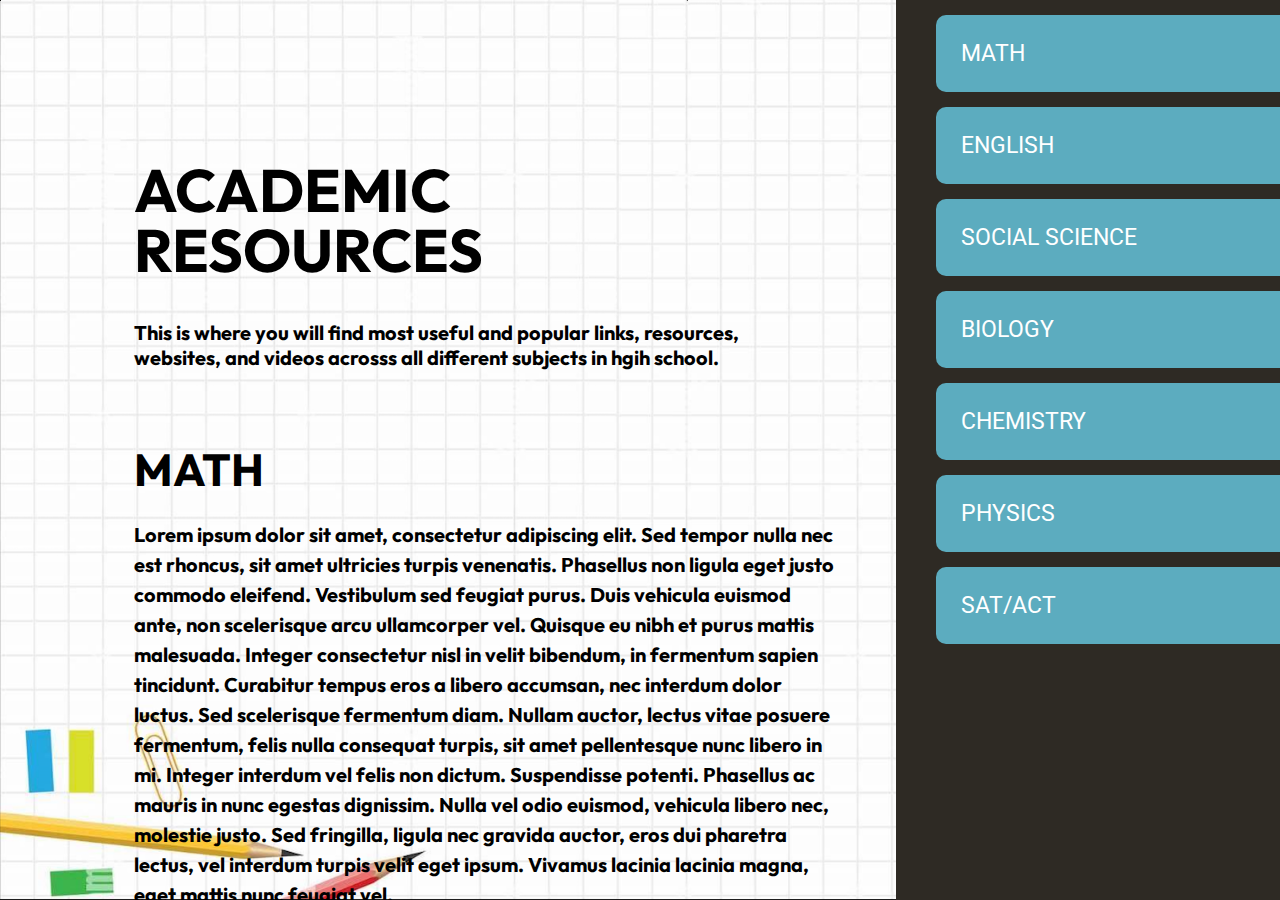
==== academics.html @ e2f210d6 "hi" ====
<!DOCTYPE html>
<html>
<head>
    <meta charset="UTF-8">
    <meta name="viewport" content="width=device-width, initial-scale=1.0">
    <title>SSS | ACADEMICS</title>
    <link rel="preconnect" href="https://fonts.googleapis.com">
    <link rel="preconnect" href="https://fonts.gstatic.com" crossorigin>
    <link href="https://fonts.googleapis.com/css2?family=Outfit:wght@700&display=swap" rel="stylesheet">
    <link rel= "stylesheet" href= "https://maxst.icons8.com/vue-static/landings/line-awesome/font-awesome-line-awesome/css/all.min.css" >
    <link rel= "stylesheet" href= "https://maxst.icons8.com/vue-static/landings/line-awesome/line-awesome/1.3.0/css/line-awesome.min.css" >    

    <link rel="stylesheet" href="style.css">
</head>


<body>
    <section>
        <div class="container">
            <div class="left">
                <a class="homeBtn" href="index.html"><i class="las la-globe-americas"></i></a>
                <h1 class="title">ACADEMIC RESOURCES</h1>
                <h2 class = "subtitle"> This is where you will find most useful and popular links,
                    resources, websites, and videos acrosss all different subjects in hgih school.
                </h2>
                <div class="aca">
                    <h1 class="math">MATH</h1>
                    <h2>Lorem ipsum dolor sit amet, consectetur adipiscing elit. Sed tempor nulla nec est rhoncus, sit amet ultricies turpis venenatis. Phasellus non ligula eget justo commodo eleifend. Vestibulum sed feugiat purus. Duis vehicula euismod ante, non scelerisque arcu ullamcorper vel. Quisque eu nibh et purus mattis malesuada. Integer consectetur nisl in velit bibendum, in fermentum sapien tincidunt. Curabitur tempus eros a libero accumsan, nec interdum dolor luctus. Sed scelerisque fermentum diam. Nullam auctor, lectus vitae posuere fermentum, felis nulla consequat turpis, sit amet pellentesque nunc libero in mi. Integer interdum vel felis non dictum. Suspendisse potenti. Phasellus ac mauris in nunc egestas dignissim. Nulla vel odio euismod, vehicula libero nec, molestie justo. Sed fringilla, ligula nec gravida auctor, eros dui pharetra lectus, vel interdum turpis velit eget ipsum. Vivamus lacinia lacinia magna, eget mattis nunc feugiat vel.
                    </h2>
    
                    <h1 class="english">ENGLISH</h1>
                    <h2>
                        Lorem ipsum dolor sit amet, consectetur adipiscing elit. Sed tempor nulla nec est rhoncus, sit amet ultricies turpis venenatis. Phasellus non ligula eget justo commodo eleifend. Vestibulum sed feugiat purus. Duis vehicula euismod ante, non scelerisque arcu ullamcorper vel. Quisque eu nibh et purus mattis malesuada. Integer consectetur nisl in velit bibendum, in fermentum sapien tincidunt. Curabitur tempus eros a libero accumsan, nec interdum dolor luctus. Sed scelerisque fermentum diam. Nullam auctor, lectus vitae posuere fermentum, felis nulla consequat turpis, sit amet pellentesque nunc libero in mi. Integer interdum vel felis non dictum. Suspendisse potenti. Phasellus ac mauris in nunc egestas dignissim. Nulla vel odio euismod, vehicula libero nec, molestie justo. Sed fringilla, ligula nec gravida auctor, eros dui pharetra lectus, vel interdum turpis velit eget ipsum. Vivamus lacinia lacinia magna, eget mattis nunc feugiat vel.
                    </h2>
                    
                    <h1 class="social">SOCIAL SCIENCE</h1>
                    <h2>Lorem ipsum dolor sit amet, consectetur adipiscing elit. Sed tempor nulla nec est rhoncus, sit amet ultricies turpis venenatis. Phasellus non ligula eget justo commodo eleifend. Vestibulum sed feugiat purus. Duis vehicula euismod ante, non scelerisque arcu ullamcorper vel. Quisque eu nibh et purus mattis malesuada. Integer consectetur nisl in velit bibendum, in fermentum sapien tincidunt. Curabitur tempus eros a libero accumsan, nec interdum dolor luctus. Sed scelerisque fermentum diam. Nullam auctor, lectus vitae posuere fermentum, felis nulla consequat turpis, sit amet pellentesque nunc libero in mi. Integer interdum vel felis non dictum. Suspendisse potenti. Phasellus ac mauris in nunc egestas dignissim. Nulla vel odio euismod, vehicula libero nec, molestie justo. Sed fringilla, ligula nec gravida auctor, eros dui pharetra lectus, vel interdum turpis velit eget ipsum. Vivamus lacinia lacinia magna, eget mattis nunc feugiat vel.
                    </h2>
                    
                    <h1 class="bio">BIOLOGY</h1>
                    <h2>Lorem ipsum dolor sit amet, consectetur adipiscing elit. Sed tempor nulla nec est rhoncus, sit amet ultricies turpis venenatis. Phasellus non ligula eget justo commodo eleifend. Vestibulum sed feugiat purus. Duis vehicula euismod ante, non scelerisque arcu ullamcorper vel. Quisque eu nibh et purus mattis malesuada. Integer consectetur nisl in velit bibendum, in fermentum sapien tincidunt. Curabitur tempus eros a libero accumsan, nec interdum dolor luctus. Sed scelerisque fermentum diam. Nullam auctor, lectus vitae posuere fermentum, felis nulla consequat turpis, sit amet pellentesque nunc libero in mi. Integer interdum vel felis non dictum. Suspendisse potenti. Phasellus ac mauris in nunc egestas dignissim. Nulla vel odio euismod, vehicula libero nec, molestie justo. Sed fringilla, ligula nec gravida auctor, eros dui pharetra lectus, vel interdum turpis velit eget ipsum. Vivamus lacinia lacinia magna, eget mattis nunc feugiat vel.
                    </h2>
                    
                    <h1 class="chem">CHEMISTRY</h1>
                    <h2>Lorem ipsum dolor sit amet, consectetur adipiscing elit. Sed tempor nulla nec est rhoncus, sit amet ultricies turpis venenatis. Phasellus non ligula eget justo commodo eleifend. Vestibulum sed feugiat purus. Duis vehicula euismod ante, non scelerisque arcu ullamcorper vel. Quisque eu nibh et purus mattis malesuada. Integer consectetur nisl in velit bibendum, in fermentum sapien tincidunt. Curabitur tempus eros a libero accumsan, nec interdum dolor luctus. Sed scelerisque fermentum diam. Nullam auctor, lectus vitae posuere fermentum, felis nulla consequat turpis, sit amet pellentesque nunc libero in mi. Integer interdum vel felis non dictum. Suspendisse potenti. Phasellus ac mauris in nunc egestas dignissim. Nulla vel odio euismod, vehicula libero nec, molestie justo. Sed fringilla, ligula nec gravida auctor, eros dui pharetra lectus, vel interdum turpis velit eget ipsum. Vivamus lacinia lacinia magna, eget mattis nunc feugiat vel.
                    </h2>
                    
                    <h1 class="physics">PHYSICS</h1>
                    <h2>Lorem ipsum dolor sit amet, consectetur adipiscing elit. Sed tempor nulla nec est rhoncus, sit amet ultricies turpis venenatis. Phasellus non ligula eget justo commodo eleifend. Vestibulum sed feugiat purus. Duis vehicula euismod ante, non scelerisque arcu ullamcorper vel. Quisque eu nibh et purus mattis malesuada. Integer consectetur nisl in velit bibendum, in fermentum sapien tincidunt. Curabitur tempus eros a libero accumsan, nec interdum dolor luctus. Sed scelerisque fermentum diam. Nullam auctor, lectus vitae posuere fermentum, felis nulla consequat turpis, sit amet pellentesque nunc libero in mi. Integer interdum vel felis non dictum. Suspendisse potenti. Phasellus ac mauris in nunc egestas dignissim. Nulla vel odio euismod, vehicula libero nec, molestie justo. Sed fringilla, ligula nec gravida auctor, eros dui pharetra lectus, vel interdum turpis velit eget ipsum. Vivamus lacinia lacinia magna, eget mattis nunc feugiat vel.
                    </h2>
                    
                    <h1 class="sat">SAT/ACT</h1>
                    <h2>Lorem ipsum dolor sit amet, consectetur adipiscing elit. Sed tempor nulla nec est rhoncus, sit amet ultricies turpis venenatis. Phasellus non ligula eget justo commodo eleifend. Vestibulum sed feugiat purus. Duis vehicula euismod ante, non scelerisque arcu ullamcorper vel. Quisque eu nibh et purus mattis malesuada. Integer consectetur nisl in velit bibendum, in fermentum sapien tincidunt. Curabitur tempus eros a libero accumsan, nec interdum dolor luctus. Sed scelerisque fermentum diam. Nullam auctor, lectus vitae posuere fermentum, felis nulla consequat turpis, sit amet pellentesque nunc libero in mi. Integer interdum vel felis non dictum. Suspendisse potenti. Phasellus ac mauris in nunc egestas dignissim. Nulla vel odio euismod, vehicula libero nec, molestie justo. Sed fringilla, ligula nec gravida auctor, eros dui pharetra lectus, vel interdum turpis velit eget ipsum. Vivamus lacinia lacinia magna, eget mattis nunc feugiat vel.
                    </h2>
                </div>     
            </div>



            <div class="right">
                <button onclick="scrollDown('.math');" >MATH</button>
                <button onclick="scrollDown('.english');" >ENGLISH</button>        
                <button onclick="scrollDown('.social');" >SOCIAL SCIENCE</button>  
                <button onclick="scrollDown('.bio');" >BIOLOGY</button>
                <button onclick="scrollDown('.chem');" >CHEMISTRY</button>
                <button onclick="scrollDown('.physics');" >PHYSICS</button>
                <button onclick="scrollDown('.sat');" >SAT/ACT</button>
            </div>
        </div>
    
    

        


    </section>

   

    <script
    src="https://code.jquery.com/jquery-3.7.1.min.js"
    integrity="sha256-/JqT3SQfawRcv/BIHPThkBvs0OEvtFFmqPF/lYI/Cxo="
    crossorigin="anonymous"></script>
    <script src="main.js"></script>
    <script>
        $(function(){
            $('#header').load('header.html');
            $("#footer").load("footer.html");
        });
    </script>



</body>
</html>
---- style.css ----
@import url('https://fonts.googleapis.com/css2?family=Roboto:wght@300&display=swap');
@import url('https://fonts.googleapis.com/css2?family=Kdam+Thmor+Pro&display=swap');

/*----HOME PAGE----------------------------------------------------------------*/

*, html {
    overflow-x: hidden;
    margin: 0;
    padding: 0;
    font-family: 'Outfit', sans-serif;
    scroll-behavior: smooth;
}

body {
    margin: 0;
    padding: 0;
}

.container {
    display: flex;
    justify-content: center;
    align-items: center;
    flex-direction: row;
}

.left {
    width: 70vw;
    height: 100vh;
    overflow-y: scroll;
    background-image: url("bk2.png");
    background-size:cover;
}

.right {
    width: 30vw;
    height: 100vh;
    background-color: #2e2a24;
    overflow-y: scroll;
}

@media screen and (max-width:768px){
    .container{
        display: block;
    }
    .left, .right{
        height:100vh;
        width: 100%;
    }
   
}


.homeBtn{
    width:100px;
    height:60px;
    color: #2e2a24;
    font-size: 60px;
    margin-left:20px;
    margin-top: 20px;
    margin-right:20px;
    position: fixed;
    overflow-y:hidden;
    
}

.homeBtn i {
    transition: 0.1s linear all;
}

.homeBtn i:hover {
    color:  #5cacbf;
    transform: scale(1.05);
}

.moreBtn a{
    display: block;
}


.igBtn{
    width:38px;
    height:38px;
    color: #2e2a24;
    font-size: 38px;
    margin-left:40%;
    margin-top:60px;
}

.igBtn i {
    transition: 0.1s linear all;
}

.igBtn i:hover {
    color:  #5cacbf;
    transform: scale(1.05);
}

.infoBtn{
    width:38px;
    height:38px;
    color: #2e2a24;
    font-size: 38px;
    margin-left:50%;
    margin-top: -38px;
}

.infoBtn i {
    transition: 0.1s linear all;
}

.infoBtn i:hover {
    color:  #5cacbf;
    transform: scale(1.05);
}

.contactBtn{
    width:50px;
    height:50px;
    color: #2e2a24;
    font-size: 38px;
    margin-left:60%;
    margin-top: -38px;
}

.contactBtn i {
    transition: 0.1s linear all;
}

.contactBtn i:hover {
    color:  #5cacbf;
    transform: scale(1.05);
}



.title{
    color: black;
    font-family: 'Outfit', sans-serif;
    font-size:60px;
    padding-left: 15%;
    padding-right:120px;
    padding-bottom: 10px;
    padding-top:160px;
    line-height:60px;
    overflow-y: hidden;
}

.subtitle{
    color: black;
    font-family: 'Outfit', sans-serif;
    font-size:20px;
    padding-left: 15%;
    padding-right:100px;
    padding-bottom: 10px;
    padding-top:30px;
    line-height:25px;
}

.right a {
    display:flex;
    padding: 25px;
    text-decoration: none;
    font-family: 'Roboto', sans-serif;
    color: white;
    font-size: 25px;
    outline:none;
    background-color: #5cacbf;
    transition: 0.3s all;
    margin-bottom: 15px;
    margin-left: 40px;
    margin-top: 15px;
    border-radius: 10px 0 0 10px;
}


.right a:hover {
    background-color: #FFDEAD;
    color: #2e2a24;
    transform:scale(1.1);
}

a:link{
    text-decoration: none;
}


/*----ACADEMICS PAGE----------------------------------------------------------------*/


.right button {
    display:flex;
    width: 100%;
    padding: 25px;
    text-decoration: none;
    font-family: 'Roboto', sans-serif;
    color: white;
    font-size: 23px;
    border: none;
    background-color: #5cacbf;
    transition: 0.3s all;
    margin-bottom: 15px;
    margin-left: 40px;
    margin-top: 15px;
    border-radius: 10px 0 0 10px;
}

.right button:hover {
    background-color: #FFDEAD;
    color: #2e2a24;
    transform:scale(1.1);
    cursor: pointer;
}

.la-book-open{
    font-size: 30px;
}

.aca h1{
    color: black;
    font-family: 'Outfit', sans-serif;
    font-size:45px;
    padding-left: 15%;
    padding-right:100px;
    padding-bottom: 10px;
    padding-top:60px;
    line-height:60px;
    overflow-y: hidden;
}

.aca h2{
    color: black;
    font-family: 'Outfit', sans-serif;
    font-size:20px;
    padding-left: 15%;
    padding-right:60px;
    padding-bottom: 10px;
    padding-top:-10px;
    line-height:25px;
}



/*----INFO PAGE----------------------------------------------------------------*/

.wholeContainer{
    width: 100vw;
    height: 100vh;
    /* background-color: #8FBC8F; */
    background-image: url("bk2.png");
    background-size:cover;
    overflow-y: scroll;
}

.la-hand-holding-heart{
    width:100px;
    height:100px;
    color: #2e2a24;
    font-size: 60px;
    margin-left:50%;
    margin-top: 8px;
}

/*----FINANCIAL AID PAGE----------------------------------------------------------------*/
.aca h1 a{
    color: black;
    font-family: 'Outfit', sans-serif;
    font-size:45px;
    padding-left: 0;
    padding-right:100;
    padding-bottom: 10px;
    padding-top:60px;
    line-height:60px;
    overflow-y: hidden;
}

.aca h1 a {
    transition: 0.1s linear all;
}

.aca h1 a:hover {
    color:  #5cacbf;
    transform: scale(1.05);
    text-decoration:underline;
}

.aca h2{
    color: black;
    font-family: 'Outfit', sans-serif;
    font-size:20px;
    padding-left: 15%;
    padding-right:60px;
    padding-bottom: 20px;
    padding-top:10px;
    line-height:30px;
}

.aca h2 a {
    transition: 0.1s linear all;
}

.aca h2 a:hover {
    color:  #5cacbf;
    text-decoration:underline;
}

.aca ol{
    color: black;
    font-family: 'Outfit', sans-serif;
    font-size:18px;
    padding-left: 20%;
    padding-right:60px;
    padding-bottom: 50px;
    padding-top:-10px;
    line-height:28px;
}
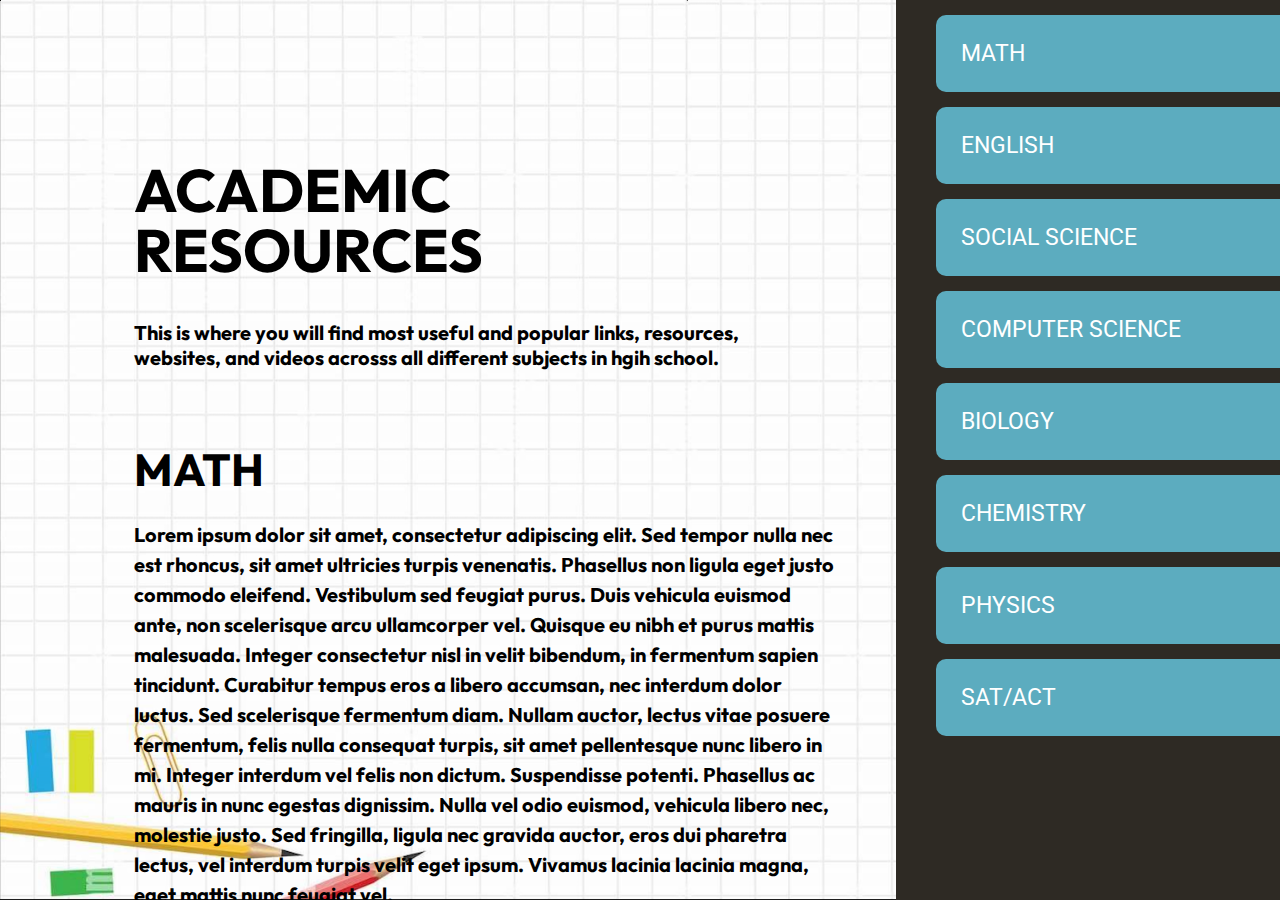
==== commit 4e5f5669: "new changes" ====
--- a/academics.html
+++ b/academics.html
@@ -36,6 +36,10 @@
                     <h1 class="social">SOCIAL SCIENCE</h1>
                     <h2>Lorem ipsum dolor sit amet, consectetur adipiscing elit. Sed tempor nulla nec est rhoncus, sit amet ultricies turpis venenatis. Phasellus non ligula eget justo commodo eleifend. Vestibulum sed feugiat purus. Duis vehicula euismod ante, non scelerisque arcu ullamcorper vel. Quisque eu nibh et purus mattis malesuada. Integer consectetur nisl in velit bibendum, in fermentum sapien tincidunt. Curabitur tempus eros a libero accumsan, nec interdum dolor luctus. Sed scelerisque fermentum diam. Nullam auctor, lectus vitae posuere fermentum, felis nulla consequat turpis, sit amet pellentesque nunc libero in mi. Integer interdum vel felis non dictum. Suspendisse potenti. Phasellus ac mauris in nunc egestas dignissim. Nulla vel odio euismod, vehicula libero nec, molestie justo. Sed fringilla, ligula nec gravida auctor, eros dui pharetra lectus, vel interdum turpis velit eget ipsum. Vivamus lacinia lacinia magna, eget mattis nunc feugiat vel.
                     </h2>
+
+                    <h1 class="social">COMPUTER SCIENCE</h1>
+                    <h2>Lorem ipsum dolor sit amet, consectetur adipiscing elit. Sed tempor nulla nec est rhoncus, sit amet ultricies turpis venenatis. Phasellus non ligula eget justo commodo eleifend. Vestibulum sed feugiat purus. Duis vehicula euismod ante, non scelerisque arcu ullamcorper vel. Quisque eu nibh et purus mattis malesuada. Integer consectetur nisl in velit bibendum, in fermentum sapien tincidunt. Curabitur tempus eros a libero accumsan, nec interdum dolor luctus. Sed scelerisque fermentum diam. Nullam auctor, lectus vitae posuere fermentum, felis nulla consequat turpis, sit amet pellentesque nunc libero in mi. Integer interdum vel felis non dictum. Suspendisse potenti. Phasellus ac mauris in nunc egestas dignissim. Nulla vel odio euismod, vehicula libero nec, molestie justo. Sed fringilla, ligula nec gravida auctor, eros dui pharetra lectus, vel interdum turpis velit eget ipsum. Vivamus lacinia lacinia magna, eget mattis nunc feugiat vel.
+                    </h2>
                     
                     <h1 class="bio">BIOLOGY</h1>
                     <h2>Lorem ipsum dolor sit amet, consectetur adipiscing elit. Sed tempor nulla nec est rhoncus, sit amet ultricies turpis venenatis. Phasellus non ligula eget justo commodo eleifend. Vestibulum sed feugiat purus. Duis vehicula euismod ante, non scelerisque arcu ullamcorper vel. Quisque eu nibh et purus mattis malesuada. Integer consectetur nisl in velit bibendum, in fermentum sapien tincidunt. Curabitur tempus eros a libero accumsan, nec interdum dolor luctus. Sed scelerisque fermentum diam. Nullam auctor, lectus vitae posuere fermentum, felis nulla consequat turpis, sit amet pellentesque nunc libero in mi. Integer interdum vel felis non dictum. Suspendisse potenti. Phasellus ac mauris in nunc egestas dignissim. Nulla vel odio euismod, vehicula libero nec, molestie justo. Sed fringilla, ligula nec gravida auctor, eros dui pharetra lectus, vel interdum turpis velit eget ipsum. Vivamus lacinia lacinia magna, eget mattis nunc feugiat vel.
@@ -61,6 +65,7 @@
                 <button onclick="scrollDown('.math');" >MATH</button>
                 <button onclick="scrollDown('.english');" >ENGLISH</button>        
                 <button onclick="scrollDown('.social');" >SOCIAL SCIENCE</button>  
+                <button onclick="scrollDown('.social');" >COMPUTER SCIENCE</button>  
                 <button onclick="scrollDown('.bio');" >BIOLOGY</button>
                 <button onclick="scrollDown('.chem');" >CHEMISTRY</button>
                 <button onclick="scrollDown('.physics');" >PHYSICS</button>
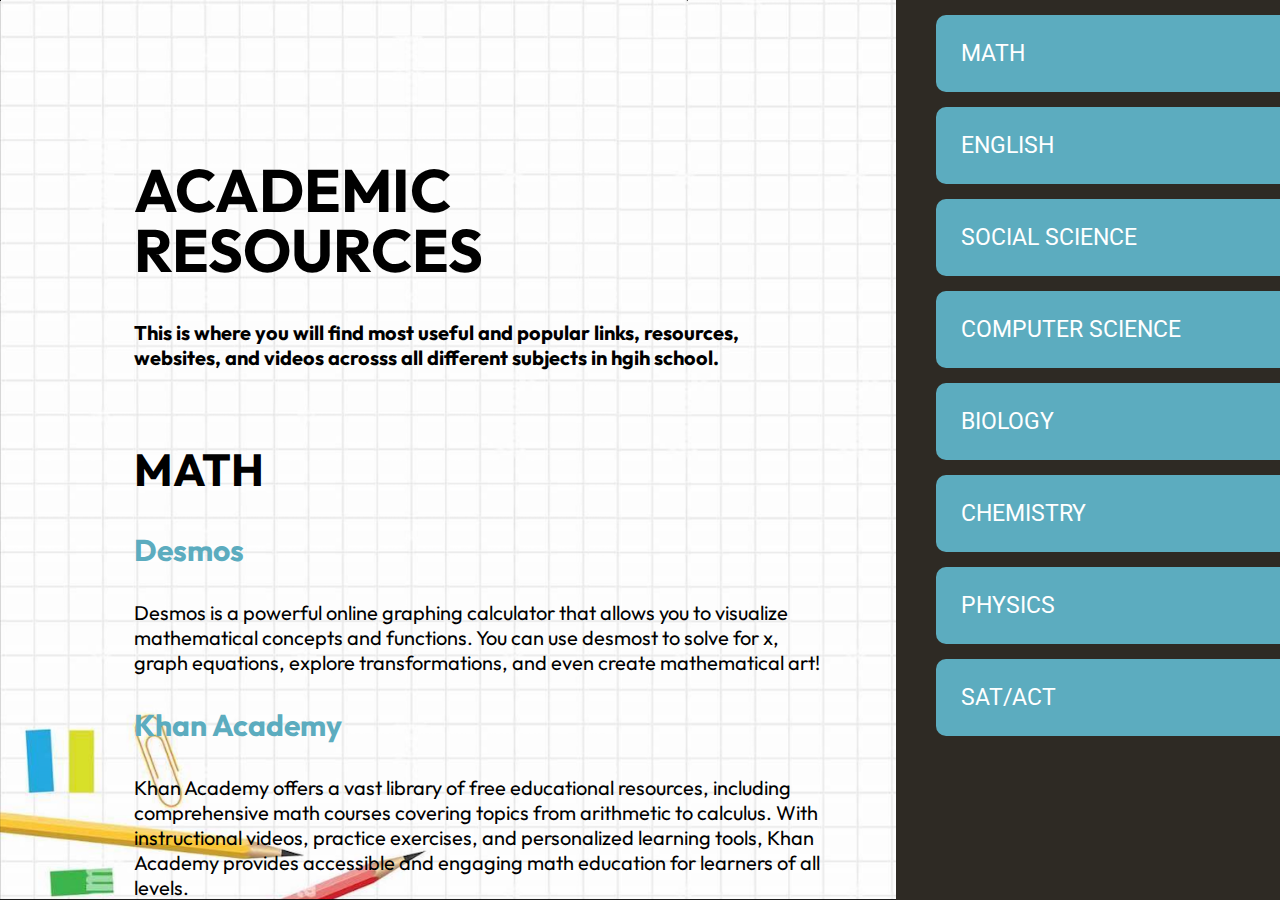
==== commit 75238da5: "new changes" ====
--- a/academics.html
+++ b/academics.html
@@ -25,37 +25,137 @@
                 </h2>
                 <div class="aca">
                     <h1 class="math">MATH</h1>
-                    <h2>Lorem ipsum dolor sit amet, consectetur adipiscing elit. Sed tempor nulla nec est rhoncus, sit amet ultricies turpis venenatis. Phasellus non ligula eget justo commodo eleifend. Vestibulum sed feugiat purus. Duis vehicula euismod ante, non scelerisque arcu ullamcorper vel. Quisque eu nibh et purus mattis malesuada. Integer consectetur nisl in velit bibendum, in fermentum sapien tincidunt. Curabitur tempus eros a libero accumsan, nec interdum dolor luctus. Sed scelerisque fermentum diam. Nullam auctor, lectus vitae posuere fermentum, felis nulla consequat turpis, sit amet pellentesque nunc libero in mi. Integer interdum vel felis non dictum. Suspendisse potenti. Phasellus ac mauris in nunc egestas dignissim. Nulla vel odio euismod, vehicula libero nec, molestie justo. Sed fringilla, ligula nec gravida auctor, eros dui pharetra lectus, vel interdum turpis velit eget ipsum. Vivamus lacinia lacinia magna, eget mattis nunc feugiat vel.
-                    </h2>
+                    <h2><a href="https://www.desmos.com/" target="_blank">Desmos</a></h2>
+                        <p>Desmos is a powerful online graphing calculator that allows you to visualize mathematical concepts and functions. You can use desmost to solve for x, graph equations, explore transformations, and even create mathematical art!</p>
+                    <h2><a href="https://www.khanacademy.org/math" target="_blank">Khan Academy</a></h2>
+                        <p>Khan Academy offers a vast library of free educational resources, including comprehensive math courses covering topics from arithmetic to calculus. With instructional videos, practice exercises, and personalized learning tools, Khan Academy provides accessible and engaging math education for learners of all levels.</p>
+                    <h2><a href="https://www.youtube.com/organicchemistrytutor" target="_blank">Organic Chemistry Teacher on Youtube</a></h2>
+                        <p>The Organic Chemistry Teacher on Youtube provides clear and concise explanations of complex math concepts, particularly in the realm of organic chemistry. With a focus on problem-solving and understanding key principles, this channel is a valuable resource for students seeking additional support in math-related topics.</p>
+      
     
                     <h1 class="english">ENGLISH</h1>
-                    <h2>
-                        Lorem ipsum dolor sit amet, consectetur adipiscing elit. Sed tempor nulla nec est rhoncus, sit amet ultricies turpis venenatis. Phasellus non ligula eget justo commodo eleifend. Vestibulum sed feugiat purus. Duis vehicula euismod ante, non scelerisque arcu ullamcorper vel. Quisque eu nibh et purus mattis malesuada. Integer consectetur nisl in velit bibendum, in fermentum sapien tincidunt. Curabitur tempus eros a libero accumsan, nec interdum dolor luctus. Sed scelerisque fermentum diam. Nullam auctor, lectus vitae posuere fermentum, felis nulla consequat turpis, sit amet pellentesque nunc libero in mi. Integer interdum vel felis non dictum. Suspendisse potenti. Phasellus ac mauris in nunc egestas dignissim. Nulla vel odio euismod, vehicula libero nec, molestie justo. Sed fringilla, ligula nec gravida auctor, eros dui pharetra lectus, vel interdum turpis velit eget ipsum. Vivamus lacinia lacinia magna, eget mattis nunc feugiat vel.
-                    </h2>
+                    <h2><a href="https://www.sparknotes.com/" target="_blank">SparkNotes</a></h2>
+                        <p>SparkNotes is a comprehensive online study resource offering study guides, literary analyses, and summaries for a wide range of literary works. From Shakespeare to modern novels, SparkNotes provides invaluable insights and assistance for students navigating English literature.</p>
+                    <h2><a href="https://www.goodnotes.com/" target="_blank">GoodNotes</a></h2>
+                        <p>GoodNotes is a versatile note-taking app that allows you to organize your thoughts, annotations, and study materials seamlessly. Whether you're jotting down lecture notes, annotating texts, or brainstorming ideas, GoodNotes offers a user-friendly platform to enhance your study experience.</p>
+                    <h2><a href="https://www.cliffsnotes.com/" target="_blank">CliffNotes</a></h2>
+                        <p>CliffNotes provides concise study guides and summaries for literary works, historical texts, and academic subjects. With clear explanations and helpful insights, CliffNotes helps students grasp complex concepts and prepare for exams with confidence.</p>
+                    <h2><a href="https://www.litcharts.com/" target="_blank">Litcharts</a></h2>
+                        <p>Litcharts offers detailed literary analysis and study guides for a wide range of literary works. With interactive charts, timelines, and explanations, Litcharts helps students explore themes, characters, and literary devices with depth and clarity.</p>
+                    <h2><a href="https://www.grammarly.com/" target="_blank">Grammarly</a></h2>
+                        <p>Grammarly is a powerful writing assistant that helps you improve your writing by correcting grammar, punctuation, and style errors. With real-time feedback and suggestions, Grammarly ensures that your writing is clear, concise, and error-free.</p>
+                    <h2><a href="https://www.easybib.com/" target="_blank">EasyBib</a></h2>
+                        <p>EasyBib is a convenient tool for generating citations and bibliographies in various citation styles. Whether you're writing an essay, research paper, or thesis, EasyBib streamlines the citation process and ensures that your sources are properly credited.</p>
+               
                     
                     <h1 class="social">SOCIAL SCIENCE</h1>
-                    <h2>Lorem ipsum dolor sit amet, consectetur adipiscing elit. Sed tempor nulla nec est rhoncus, sit amet ultricies turpis venenatis. Phasellus non ligula eget justo commodo eleifend. Vestibulum sed feugiat purus. Duis vehicula euismod ante, non scelerisque arcu ullamcorper vel. Quisque eu nibh et purus mattis malesuada. Integer consectetur nisl in velit bibendum, in fermentum sapien tincidunt. Curabitur tempus eros a libero accumsan, nec interdum dolor luctus. Sed scelerisque fermentum diam. Nullam auctor, lectus vitae posuere fermentum, felis nulla consequat turpis, sit amet pellentesque nunc libero in mi. Integer interdum vel felis non dictum. Suspendisse potenti. Phasellus ac mauris in nunc egestas dignissim. Nulla vel odio euismod, vehicula libero nec, molestie justo. Sed fringilla, ligula nec gravida auctor, eros dui pharetra lectus, vel interdum turpis velit eget ipsum. Vivamus lacinia lacinia magna, eget mattis nunc feugiat vel.
-                    </h2>
-
-                    <h1 class="social">COMPUTER SCIENCE</h1>
-                    <h2>Lorem ipsum dolor sit amet, consectetur adipiscing elit. Sed tempor nulla nec est rhoncus, sit amet ultricies turpis venenatis. Phasellus non ligula eget justo commodo eleifend. Vestibulum sed feugiat purus. Duis vehicula euismod ante, non scelerisque arcu ullamcorper vel. Quisque eu nibh et purus mattis malesuada. Integer consectetur nisl in velit bibendum, in fermentum sapien tincidunt. Curabitur tempus eros a libero accumsan, nec interdum dolor luctus. Sed scelerisque fermentum diam. Nullam auctor, lectus vitae posuere fermentum, felis nulla consequat turpis, sit amet pellentesque nunc libero in mi. Integer interdum vel felis non dictum. Suspendisse potenti. Phasellus ac mauris in nunc egestas dignissim. Nulla vel odio euismod, vehicula libero nec, molestie justo. Sed fringilla, ligula nec gravida auctor, eros dui pharetra lectus, vel interdum turpis velit eget ipsum. Vivamus lacinia lacinia magna, eget mattis nunc feugiat vel.
-                    </h2>
+                    <h2><a href="https://www.youtube.com/heimlershistory" target="_blank">Heimler's History on YouTube</a></h2>
+                        <p>Heimler's History on YouTube offers comprehensive video lessons covering various topics in history, providing clear explanations and engaging visuals to help students understand key concepts and events. Whether you're studying world history, US history, or AP history courses, Heimler's History is a valuable resource for enhancing your social science education.</p>
+                    <h2><a href="https://apstudents.collegeboard.org/" target="_blank">AP Classroom</a></h2>
+                        <p>AP Classroom is an online platform provided by the College Board, offering resources and practice materials for Advanced Placement (AP) courses, including social science subjects like history and economics. With practice questions, quizzes, and personalized feedback, AP Classroom helps students prepare effectively for AP exams.</p>
+                    <h2><a href="https://www.acdcecon.com/" target="_blank">ACDC Economics</a></h2>
+                        <p>ACDC Economics is a popular resource for students studying economics, offering engaging video lessons, review materials, and practice questions. With a focus on making economics accessible and understandable, ACDC Economics helps students master economic principles and prepare for exams with confidence.</p>
+                    <h2><a href="https://www.collegeboard.org/" target="_blank">Crash Course AP Study Books</a></h2>
+                        <p>Crash Course AP Study Books provide comprehensive review materials and practice tests for various AP courses, including social science subjects such as history and economics. With concise summaries, key concept reviews, and exam-style questions, Crash Course AP Study Books are essential resources for AP exam preparation.</p>
+                    <h2><a href="https://www.youtube.com/heimlershistory" target="_blank">Heimler's History on YouTube</a></h2>
+                        <p>Heimler's History on YouTube offers comprehensive video lessons covering various topics in history, providing clear explanations and engaging visuals to help students understand key concepts and events. Whether you're studying world history, US history, or AP history courses, Heimler's History is a valuable resource for enhancing your social science education.</p>
+                    <h2><a href="https://apstudents.collegeboard.org/" target="_blank">AP Review Videos</a></h2>
+                        <p>AP Review Videos provide concise and informative video lessons to help students review and reinforce key concepts for Advanced Placement (AP) exams, including social science subjects. With focused content and expert explanations, AP Review Videos are ideal for supplementing classroom learning and preparing for exams.</p>
+
+
+                    <h1 class="compsci">COMPUTER SCIENCE</h1>
+                    <h2><a href="https://www.brilliant.org/" target="_blank">Brilliant</a></h2>
+                        <p>Brilliant is an online learning platform that offers interactive courses and challenges in computer science and mathematics. With hands-on exercises and engaging content, Brilliant helps students develop problem-solving skills and deepen their understanding of key concepts in computer science.</p>
+                    <h2><a href="https://www.princetonreview.com/" target="_blank">Princeton Review AP Comp Sci Books</a></h2>
+                        <p>The Princeton Review offers comprehensive study books for Advanced Placement (AP) Computer Science courses. These books provide in-depth coverage of course topics, practice questions, and exam strategies to help students succeed on the AP Computer Science exams.</p>
+                    <h2><a href="https://scratch.mit.edu/" target="_blank">Scratch</a></h2>
+                        <p>Scratch is a block-based visual programming language and online community where students can create and share interactive stories, games, and animations. With its intuitive interface and creative tools, Scratch introduces students to the fundamentals of coding in a fun and engaging way.</p>
+                    <h2><a href="https://apstudents.collegeboard.org/" target="_blank">AP Review Videos</a></h2>
+                        <p>AP Review Videos provide concise and informative video lessons to help students review and reinforce key concepts for Advanced Placement (AP) Computer Science exams. With focused content and expert explanations, AP Review Videos are ideal for supplementing classroom learning and preparing for exams.</p>
+
                     
                     <h1 class="bio">BIOLOGY</h1>
-                    <h2>Lorem ipsum dolor sit amet, consectetur adipiscing elit. Sed tempor nulla nec est rhoncus, sit amet ultricies turpis venenatis. Phasellus non ligula eget justo commodo eleifend. Vestibulum sed feugiat purus. Duis vehicula euismod ante, non scelerisque arcu ullamcorper vel. Quisque eu nibh et purus mattis malesuada. Integer consectetur nisl in velit bibendum, in fermentum sapien tincidunt. Curabitur tempus eros a libero accumsan, nec interdum dolor luctus. Sed scelerisque fermentum diam. Nullam auctor, lectus vitae posuere fermentum, felis nulla consequat turpis, sit amet pellentesque nunc libero in mi. Integer interdum vel felis non dictum. Suspendisse potenti. Phasellus ac mauris in nunc egestas dignissim. Nulla vel odio euismod, vehicula libero nec, molestie justo. Sed fringilla, ligula nec gravida auctor, eros dui pharetra lectus, vel interdum turpis velit eget ipsum. Vivamus lacinia lacinia magna, eget mattis nunc feugiat vel.
-                    </h2>
+                    <h2><a href="https://www.pearson.com/us/higher-education/program/Cain-Biology-12th-Edition/PGM335900.html" target="_blank">Pearson Textbook</a></h2>
+                        <p>The Pearson Biology textbook offers comprehensive coverage of biology topics, including cell biology, genetics, ecology, and evolution. With clear explanations and engaging visuals, the Pearson textbook provides students with a solid foundation in biology concepts.</p>
+    
+                    <h2><a href="https://www.khanacademy.org/science/biology" target="_blank">Khan Academy</a></h2>
+                        <p>Khan Academy offers a wide range of biology courses and resources, covering topics from cellular biology to human anatomy. With instructional videos, practice exercises, and personalized learning tools, Khan Academy provides accessible and engaging biology education for learners of all levels.</p>
+    
+                    <h2><a href="https://www.amoebasisters.com/" target="_blank">Amoeba Sisters</a></h2>
+                        <p>The Amoeba Sisters is a YouTube channel that provides fun and informative biology videos, covering a variety of topics with memorable illustrations and explanations. From cellular respiration to genetics, the Amoeba Sisters help students grasp complex biology concepts with ease.</p>
+    
+                    <h2><a href="https://www.youtube.com/crashcourse" target="_blank">Crash Course Biology</a></h2>
+                         <p>Crash Course Biology offers engaging video lessons on biology topics, presented by Hank Green. With humor and enthusiasm, Crash Course Biology covers everything from ecology to molecular biology, making it an entertaining and effective resource for biology education.</p>
+    
+                    <h2><a href="https://www.youtube.com/user/bozemanscience" target="_blank">Bozeman Science on YouTube</a></h2>
+                        <p>Bozeman Science is a YouTube channel created by Paul Andersen, offering high-quality science education videos, including biology topics. With clear explanations and visual demonstrations, Bozeman Science helps students understand complex biology concepts and prepare for exams with confidence.</p>
+    
+                    <h2><a href="https://www.youtube.com/c/crashcourse" target="_blank">Cararra on YouTube</a></h2>
+                        <p>Cararra Biology is a YouTube channel that provides in-depth video lessons on biology topics, with a focus on AP Biology and college-level biology courses. With detailed explanations and examples, Cararra Biology helps students master biology concepts and succeed in their studies.</p>
+
                     
                     <h1 class="chem">CHEMISTRY</h1>
-                    <h2>Lorem ipsum dolor sit amet, consectetur adipiscing elit. Sed tempor nulla nec est rhoncus, sit amet ultricies turpis venenatis. Phasellus non ligula eget justo commodo eleifend. Vestibulum sed feugiat purus. Duis vehicula euismod ante, non scelerisque arcu ullamcorper vel. Quisque eu nibh et purus mattis malesuada. Integer consectetur nisl in velit bibendum, in fermentum sapien tincidunt. Curabitur tempus eros a libero accumsan, nec interdum dolor luctus. Sed scelerisque fermentum diam. Nullam auctor, lectus vitae posuere fermentum, felis nulla consequat turpis, sit amet pellentesque nunc libero in mi. Integer interdum vel felis non dictum. Suspendisse potenti. Phasellus ac mauris in nunc egestas dignissim. Nulla vel odio euismod, vehicula libero nec, molestie justo. Sed fringilla, ligula nec gravida auctor, eros dui pharetra lectus, vel interdum turpis velit eget ipsum. Vivamus lacinia lacinia magna, eget mattis nunc feugiat vel.
-                    </h2>
+                    <h2><a href="https://www.youtube.com/organicchemistrytutor" target="_blank">Organic Chemistry Tutor on YouTube</a></h2>
+                        <p>The Organic Chemistry Tutor on YouTube offers comprehensive video lessons covering various topics in chemistry, with a focus on organic chemistry. With clear explanations and step-by-step problem-solving, the Organic Chemistry Tutor helps students understand complex chemistry concepts and succeed in their studies.</p>
+                    
+                    <h2><a href="https://www.calculatorsoup.com/calculators/chemistry/sigfigscalculator.php" target="_blank">Sig Fig Calculator</a></h2>
+                        <p>The Sig Fig Calculator is a useful tool for calculating significant figures in chemistry calculations. With easy-to-use input fields and instant results, the Sig Fig Calculator helps students ensure accuracy and precision in their chemistry calculations.</p>
+                    
+                    <h2><a href="https://www.youtube.com/c/crashcourse" target="_blank">Cararra on YouTube</a></h2>
+                        <p>Cararra Chemistry is a YouTube channel that provides in-depth video lessons on chemistry topics, including general chemistry and organic chemistry. With detailed explanations and examples, Cararra Chemistry helps students master chemistry concepts and succeed in their studies.</p>
+                    
+                    <h2><a href="https://www.khanacademy.org/science/chemistry" target="_blank">Khan Academy</a></h2>
+                        <p>Khan Academy offers a wide range of chemistry courses and resources, covering topics from atomic structure to chemical reactions. With instructional videos, practice exercises, and personalized learning tools, Khan Academy provides accessible and engaging chemistry education for learners of all levels.</p>
+                    
+                    <h2><a href="https://www.youtube.com/organicchemistrytutor" target="_blank">The Organic Chemistry Tutor on YouTube</a></h2>
+                        <p>The Organic Chemistry Tutor on YouTube offers comprehensive video lessons covering various topics in chemistry, with a focus on organic chemistry. With clear explanations and step-by-step problem-solving, the Organic Chemistry Tutor helps students understand complex chemistry concepts and succeed in their studies.</p>
+
                     
                     <h1 class="physics">PHYSICS</h1>
-                    <h2>Lorem ipsum dolor sit amet, consectetur adipiscing elit. Sed tempor nulla nec est rhoncus, sit amet ultricies turpis venenatis. Phasellus non ligula eget justo commodo eleifend. Vestibulum sed feugiat purus. Duis vehicula euismod ante, non scelerisque arcu ullamcorper vel. Quisque eu nibh et purus mattis malesuada. Integer consectetur nisl in velit bibendum, in fermentum sapien tincidunt. Curabitur tempus eros a libero accumsan, nec interdum dolor luctus. Sed scelerisque fermentum diam. Nullam auctor, lectus vitae posuere fermentum, felis nulla consequat turpis, sit amet pellentesque nunc libero in mi. Integer interdum vel felis non dictum. Suspendisse potenti. Phasellus ac mauris in nunc egestas dignissim. Nulla vel odio euismod, vehicula libero nec, molestie justo. Sed fringilla, ligula nec gravida auctor, eros dui pharetra lectus, vel interdum turpis velit eget ipsum. Vivamus lacinia lacinia magna, eget mattis nunc feugiat vel.
-                    </h2>
+                    <h2><a href="https://phet.colorado.edu/" target="_blank">PHET Simulator</a></h2>
+                        <p>The PHET Simulator offers interactive simulations for physics concepts, allowing students to explore and visualize various phenomena. With a wide range of simulations covering mechanics, electromagnetism, and optics, PHET provides an engaging and hands-on approach to learning physics.</p>
+                    
+                    <h2><a href="https://www.youtube.com" target="_blank">YouTube in general</a></h2>
+                        <p>YouTube is a valuable resource for physics education, offering a vast array of instructional videos, tutorials, and demonstrations. From concept explanations to problem-solving techniques, YouTube provides accessible and engaging content for students studying physics.</p>
+                    
+                    <h2><a href="https://myap.collegeboard.org/" target="_blank">My AP</a></h2>
+                        <p>My AP is an online platform provided by the College Board, offering resources and practice materials for Advanced Placement (AP) courses, including physics. With practice questions, quizzes, and personalized feedback, My AP helps students prepare effectively for AP exams.</p>
+                    
+                    <h2><a href="https://apstudents.collegeboard.org/" target="_blank">AP Classroom</a></h2>
+                        <p>AP Classroom is an online platform provided by the College Board, offering resources and practice materials for Advanced Placement (AP) courses, including physics. With practice questions, quizzes, and personalized feedback, AP Classroom helps students prepare effectively for AP exams.</p>
+                    
+                    <h2><a href="https://www.princetonreview.com/" target="_blank">Princeton Review Book</a></h2>
+                        <p>The Princeton Review offers comprehensive study books for Advanced Placement (AP) Physics courses. These books provide in-depth coverage of course topics, practice questions, and exam strategies to help students succeed on the AP Physics exams.</p>
+                    
+                    <h2><a href="https://www.khanacademy.org/science/physics" target="_blank">Khan Academy</a></h2>
+                        <p>Khan Academy offers a wide range of physics courses and resources, covering topics from mechanics to quantum physics. With instructional videos, practice exercises, and personalized learning tools, Khan Academy provides accessible and engaging physics education for learners of all levels.</p>
+
                     
                     <h1 class="sat">SAT/ACT</h1>
-                    <h2>Lorem ipsum dolor sit amet, consectetur adipiscing elit. Sed tempor nulla nec est rhoncus, sit amet ultricies turpis venenatis. Phasellus non ligula eget justo commodo eleifend. Vestibulum sed feugiat purus. Duis vehicula euismod ante, non scelerisque arcu ullamcorper vel. Quisque eu nibh et purus mattis malesuada. Integer consectetur nisl in velit bibendum, in fermentum sapien tincidunt. Curabitur tempus eros a libero accumsan, nec interdum dolor luctus. Sed scelerisque fermentum diam. Nullam auctor, lectus vitae posuere fermentum, felis nulla consequat turpis, sit amet pellentesque nunc libero in mi. Integer interdum vel felis non dictum. Suspendisse potenti. Phasellus ac mauris in nunc egestas dignissim. Nulla vel odio euismod, vehicula libero nec, molestie justo. Sed fringilla, ligula nec gravida auctor, eros dui pharetra lectus, vel interdum turpis velit eget ipsum. Vivamus lacinia lacinia magna, eget mattis nunc feugiat vel.
-                    </h2>
+                    <h2><a href="#">SAT Prep Book</a></h2>
+                        <p>SAT Prep books such as The Princeton Review, Official SAT Study Guide, Barron's, SAT PREP Black Book, offer comprehensive study materials, practice tests, and strategies for tackling the SAT exam. You can check with your local or school library to see if there are any provided. Many of them can also be purchased on Amazon.</p>
+                    
+                    <h2><a href="https://www.khanacademy.org/test-prep/sat" target="_blank">Khan Academy</a></h2>
+                        <p>Khan Academy offers free SAT prep resources, including practice tests, instructional videos, and personalized study plans. With interactive exercises and real-time feedback, Khan Academy provides accessible and effective SAT preparation for students.</p>
+                    
+                    <h2><a href="https://www.collegeboard.org/" target="_blank">Official SAT Website</a></h2>
+                        <p>The Official SAT website offers official practice tests, study guides, and test registration information. With reliable resources and up-to-date test content, the Official SAT website is a valuable resource for students preparing for the SAT.</p>
+                    
+                    <h2><a href="https://www.act.org/" target="_blank">Official ACT Website</a></h2>
+                        <p>The Official ACT website offers official practice tests, study guides, and test registration information. With reliable resources and up-to-date test content, the Official ACT website is a valuable resource for students preparing for the ACT.</p>
+                    
+                    <h2><a href="#">Free Program at Your Local Library</a></h2>
+                        <p>Check with your school or local library and see if they offer summer programs/classes for SAT/ACT preparation. </p>
+                    
+                    <h2><a href="https://www.youtube.com/organicchemistrytutor" target="_blank">Organic Chemistry Tutor SAT/ACT Playlists</a></h2>
+                        <p>The Organic Chemistry Tutor offers SAT/ACT playlists on YouTube, covering test-taking strategies and practice problems. With clear explanations and helpful tips, the Organic Chemistry Tutor playlists are a valuable resource for SAT/ACT preparation.</p>
+                    
+                    <h2><a href="#" target="_blank">Spotify Podcasts on English</a></h2>
+                        <p>Spotify offers podcasts on English language and literature, covering topics relevant to SAT/ACT preparation. With audio content and discussions on literary works, Spotify podcasts provide additional resources for improving English skills.</p>
+                    
+                    <h2><a href="#" target="_blank">Free Practice Tests Online</a></h2>
+                        <p>Various websites offer free SAT/ACT practice tests online, allowing students to simulate test conditions and assess their readiness. With timed tests and detailed score reports, free practice tests online help students identify strengths and weaknesses and track their progress.</p>
+
                 </div>     
             </div>
 
@@ -65,7 +165,7 @@
                 <button onclick="scrollDown('.math');" >MATH</button>
                 <button onclick="scrollDown('.english');" >ENGLISH</button>        
                 <button onclick="scrollDown('.social');" >SOCIAL SCIENCE</button>  
-                <button onclick="scrollDown('.social');" >COMPUTER SCIENCE</button>  
+                <button onclick="scrollDown('.compsci');" >COMPUTER SCIENCE</button>  
                 <button onclick="scrollDown('.bio');" >BIOLOGY</button>
                 <button onclick="scrollDown('.chem');" >CHEMISTRY</button>
                 <button onclick="scrollDown('.physics');" >PHYSICS</button>
--- a/style.css
+++ b/style.css
@@ -102,6 +102,7 @@
     font-size: 38px;
     margin-left:50%;
     margin-top: -38px;
+    margin-bottom: 40px;
 }
 
 .infoBtn i {
@@ -112,25 +113,6 @@
     color:  #5cacbf;
     transform: scale(1.05);
 }
-
-.contactBtn{
-    width:50px;
-    height:50px;
-    color: #2e2a24;
-    font-size: 38px;
-    margin-left:60%;
-    margin-top: -38px;
-}
-
-.contactBtn i {
-    transition: 0.1s linear all;
-}
-
-.contactBtn i:hover {
-    color:  #5cacbf;
-    transform: scale(1.05);
-}
-
 
 
 .title{
@@ -227,7 +209,20 @@
     overflow-y: hidden;
 }
 
-.aca h2{
+.aca h2 a{
+    color: #5cacbf;
+    font-family: 'Outfit', sans-serif;
+    font-size:30px;
+    padding-left: 0;
+    padding-right:100;
+    padding-bottom: 10px;
+    padding-top:60px;
+    line-height:60px;
+    overflow-y: hidden;
+}
+
+
+.aca p{
     color: black;
     font-family: 'Outfit', sans-serif;
     font-size:20px;
@@ -237,7 +232,6 @@
     padding-top:-10px;
     line-height:25px;
 }
-
 
 
 /*----INFO PAGE----------------------------------------------------------------*/
